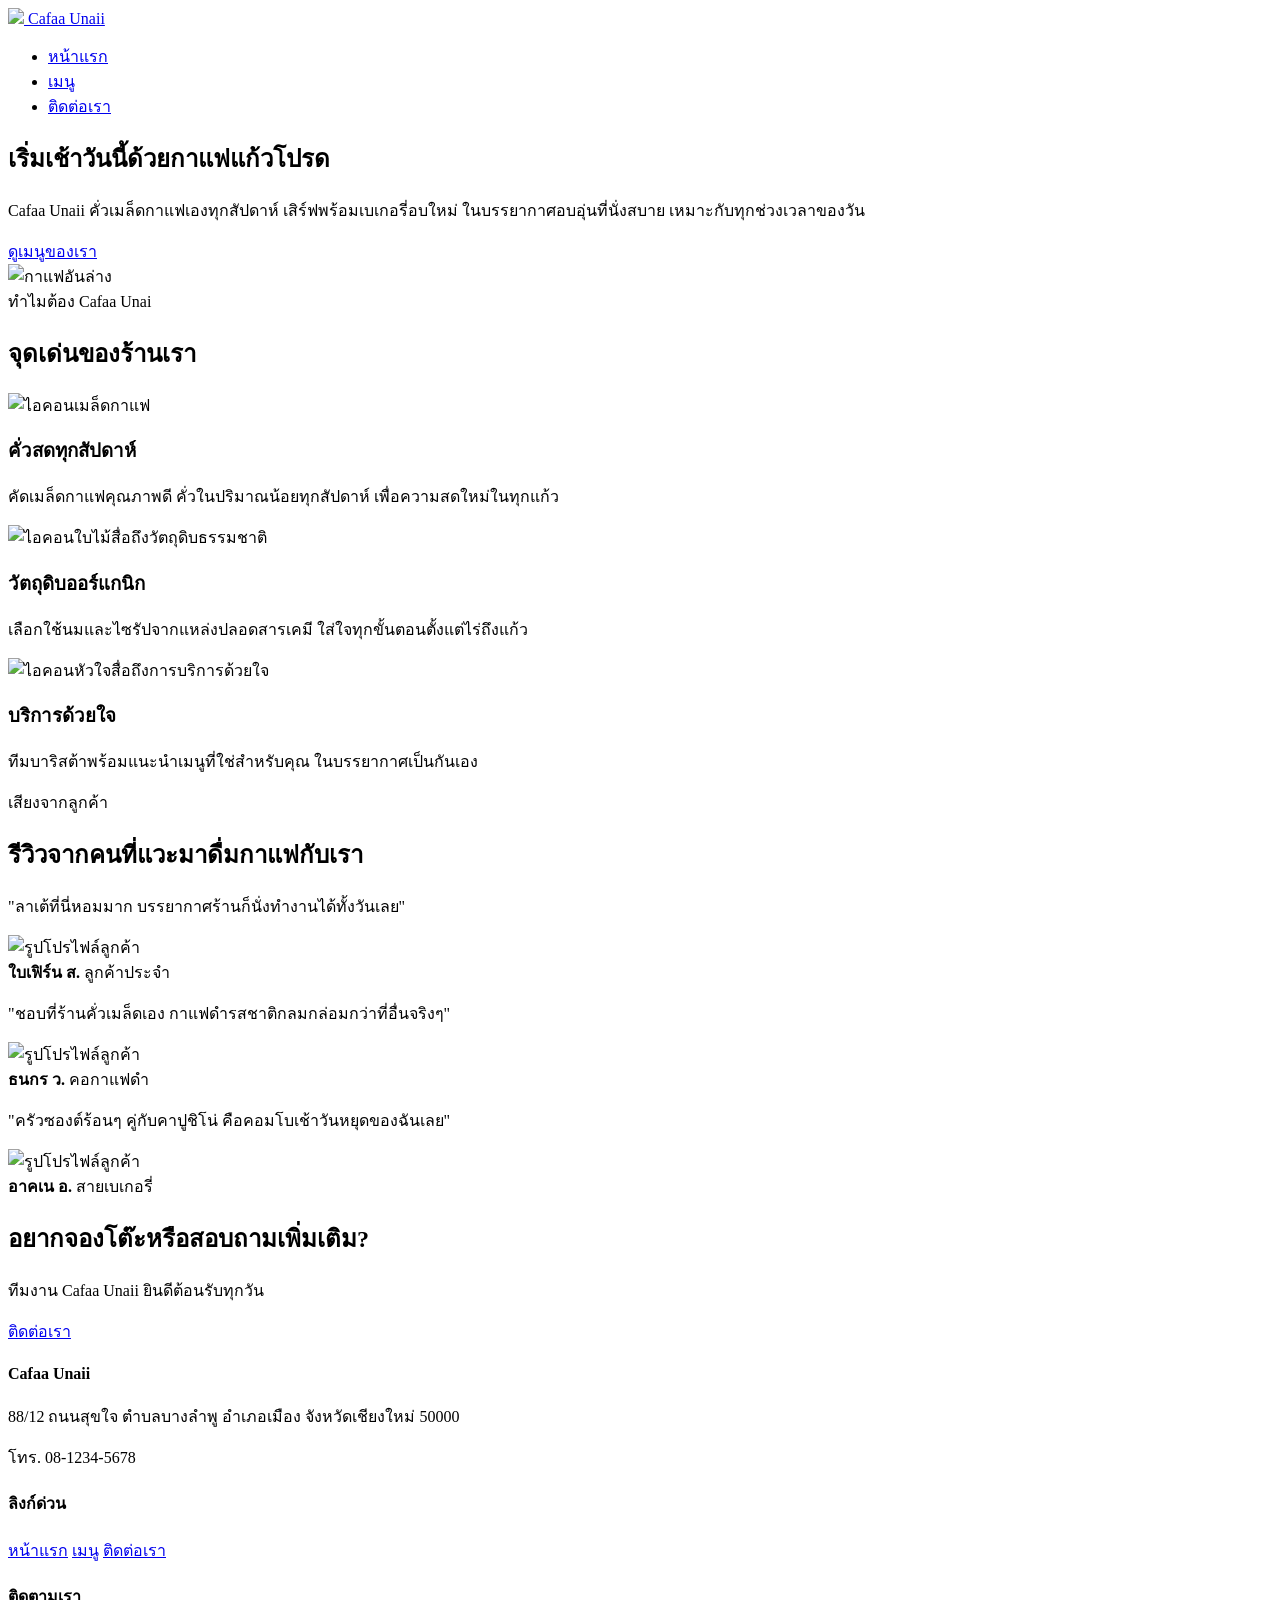
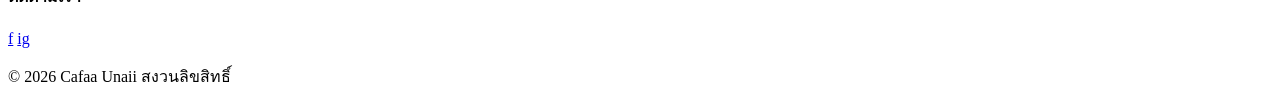
==== index.html @ a7f0018e "Add files via upload" ====
<!DOCTYPE html>
<html lang="th">
<head>
  <meta charset="UTF-8" />
  <meta name="viewport" content="width=device-width, initial-scale=1.0" />
  <!-- meta viewport จำเป็นมากสำหรับ responsive: บอกมือถือให้แสดงผลตามความกว้างจอจริง ไม่ย่อทั้งหน้าลง -->
  <title>Cafaa Unaii| หน้าแรก</title>

  <!-- โหลด Google Fonts 2 ตัว: Fraunces (หัวข้อ) และ Work Sans (เนื้อหา) ตามข้อบังคับข้อ 5 -->
  <link rel="preconnect" href="https://fonts.googleapis.com" />
  <link rel="preconnect" href="https://fonts.gstatic.com" crossorigin />
  <link href="https://fonts.googleapis.com/css2?family=Fraunces:wght@500;600;700&family=Work+Sans:wght@400;500;600;700&display=swap" rel="stylesheet" />

  <!-- เชื่อมไฟล์ CSS ภายนอก (external) ตัวเดียวที่ใช้ร่วมกันทั้ง 3 หน้า -->
  <link rel="stylesheet" href="css/style.css" />
</head>
<body>

  <!-- ============================================================
       1) NAVBAR (แถบเมนูบนสุด) — เหมือนกันทุกหน้า
       ต้องมี: โลโก้/ชื่อร้านชิดซ้าย + ลิงก์ไปทั้ง 3 หน้าชิดขวา จัดด้วย Flexbox
       ============================================================ -->
  <header class="navbar">
    <div class="container">
      <a href="index.html" class="logo">
        <img src="images/logo.svg" />
        Cafaa Unaii
      </a>
      <nav>
        <ul class="nav-links">
          <li><a href="index.html" class="active">หน้าแรก</a></li>
          <li><a href="menu.html">เมนู</a></li>
          <li><a href="contact.html">ติดต่อเรา</a></ไไไไli>
        </ul>
      </nav>
    </div>
  </header>

  <main>

    <!-- ============================================================
         2) HERO SECTION — ส่วนแรกที่ลูกค้าเห็นเมื่อเข้าเว็บ
         มี h1 พาดหัว 1 บรรทัด, ข้อความรอง, ปุ่ม CTA ไปหน้าเมนู, รูปประกอบ
         ============================================================ -->
    <section class="hero">
      <div class="container">
        <div class="hero-text">
          <h1>เริ่มเช้าวันนี้ด้วยกาแฟแก้วโปรด</h1>
          <p>
            Cafaa Unaii คั่วเมล็ดกาแฟเองทุกสัปดาห์ เสิร์ฟพร้อมเบเกอรี่อบใหม่
            ในบรรยากาศอบอุ่นที่นั่งสบาย เหมาะกับทุกช่วงเวลาของวัน
          </p>
          <!-- ปุ่ม Call to Action ลิงก์ไปหน้า menu.html ตามโจทย์ -->
          <a href="menu.html" class="btn btn-primary">ดูเมนูของเรา</a>
        </div>
        <div class="hero-image">
          <img src="images/home/cofaa.jpg" alt="กาแฟอันล่าง" width="500px" height="300" />
        </div>
      </div>
    </section>

    <!-- ============================================================
         3) FEATURES SECTION — จุดเด่นของร้าน 3 การ์ด จัดด้วย CSS Grid
         แต่ละใบมี ไอคอน + หัวข้อ + คำอธิบายสั้น ตามโจทย์
         ============================================================ -->
    <section class="features">
      <div class="container">
        <div class="section-heading">
          <span class="eyebrow">ทำไมต้อง Cafaa Unai</span>
          <h2>จุดเด่นของร้านเรา</h2>
        </div>
        <div class="features-grid">
          <div class="feature-card">
            <img src="images/home/aaac.jpg" alt="ไอคอนเมล็ดกาแฟ" />
            <h3>คั่วสดทุกสัปดาห์</h3>
            <p>คัดเมล็ดกาแฟคุณภาพดี คั่วในปริมาณน้อยทุกสัปดาห์ เพื่อความสดใหม่ในทุกแก้ว</p>
          </div>
          <div class="feature-card">
            <img src="images/home/leaf.jpg" alt="ไอคอนใบไม้สื่อถึงวัตถุดิบธรรมชาติ" />
            <h3>วัตถุดิบออร์แกนิก</h3>
            <p>เลือกใช้นมและไซรัปจากแหล่งปลอดสารเคมี ใส่ใจทุกขั้นตอนตั้งแต่ไร่ถึงแก้ว</p>
          </div>
          <div class="feature-card">
            <img src="images/home/heart.jpg" alt="ไอคอนหัวใจสื่อถึงการบริการด้วยใจ" />
            <h3>บริการด้วยใจ</h3>
            <p>ทีมบาริสต้าพร้อมแนะนำเมนูที่ใช่สำหรับคุณ ในบรรยากาศเป็นกันเอง</p>
          </div>
        </div>
      </div>
    </section>

    <!-- ============================================================
         4) TESTIMONIALS SECTION — รีวิวจากลูกค้า (สมมติ) อย่างน้อย 2 รีวิว
         แต่ละรีวิวมี ข้อความ + ชื่อลูกค้า + รูปโปรไฟล์วงกลม
         ============================================================ -->
    <section class="testimonials">
      <div class="container">
        <div class="section-heading">
          <span class="eyebrow">เสียงจากลูกค้า</span>
          <h2>รีวิวจากคนที่แวะมาดื่มกาแฟกับเรา</h2>
        </div>
        <div class="testimonials-grid">
          <div class="testimonial-card">
            <p class="quote">"ลาเต้ที่นี่หอมมาก บรรยากาศร้านก็นั่งทำงานได้ทั้งวันเลย"</p>
            <div class="testimonial-author">
              <img src="images/comment/female.jpg" alt="รูปโปรไฟล์ลูกค้า" />
              <div>
                <strong>ใบเฟิร์น ส.</strong>
                <span>ลูกค้าประจำ</span>
              </div>
            </div>
          </div>
          <div class="testimonial-card">
            <p class="quote">"ชอบที่ร้านคั่วเมล็ดเอง กาแฟดำรสชาติกลมกล่อมกว่าที่อื่นจริงๆ"</p>
            <div class="testimonial-author">
              <img src="images/comment/fee.jpg" alt="รูปโปรไฟล์ลูกค้า" />
              <div>
                <strong>ธนกร ว.</strong>
                <span>คอกาแฟดำ</span>
              </div>
            </div>
          </div>
          <div class="testimonial-card">
            <p class="quote">"ครัวซองต์ร้อนๆ คู่กับคาปูชิโน่ คือคอมโบเช้าวันหยุดของฉันเลย"</p>
            <div class="testimonial-author">
              <img src="images/comment/images.png" alt="รูปโปรไฟล์ลูกค้า" />
              <div>
                <strong>อาคเน อ.</strong>
                <span>สายเบเกอรี่</span>
              </div>
            </div>
          </div>
        </div>
      </div>
    </section>

    <!-- ============================================================
         5) CTA SECTION — ชวนลูกค้ากดไปหน้าติดต่อเรา
         ใช้พื้นหลังสีเข้ม (--color-espresso) ต่างจาก section อื่นให้เด่น
         ============================================================ -->
    <section class="cta-band">
      <div class="container">
        <h2>อยากจองโต๊ะหรือสอบถามเพิ่มเติม?</h2>
        <p>ทีมงาน Cafaa Unaii ยินดีต้อนรับทุกวัน</p>
        <a href="contact.html" class="btn btn-outline-light">ติดต่อเรา</a>
      </div>
    </section>

  </main>

  <!-- ============================================================
       6) FOOTER — เหมือนกันทุกหน้า
       มี ชื่อร้าน/ที่อยู่/เบอร์โทร, ลิงก์โซเชียลอย่างน้อย 2 อัน, ข้อความลิขสิทธิ์
       ============================================================ -->
  <footer class="footer">
    <div class="container">
      <div class="footer-col">
        <h4>Cafaa Unaii</h4>
        <p>88/12 ถนนสุขใจ ตำบลบางลำพู อำเภอเมือง จังหวัดเชียงใหม่ 50000</p>
        <p>โทร. 08-1234-5678</p>
      </div>
      <div class="footer-col">
        <h4>ลิงก์ด่วน</h4>
        <a href="index.html">หน้าแรก</a>
        <a href="menu.html">เมนู</a>
        <a href="contact.html">ติดต่อเรา</a>
      </div>
      <div class="footer-col">
        <h4>ติดตามเรา</h4>
        <div class="social-links">
          <a href="#" aria-label="Facebook ของร้าน">f</a>
          <a href="#" aria-label="Instagram ของร้าน">ig</a>
        </div>
      </div>
    </div>
    <p class="footer-bottom">© 2026 Cafaa Unaii สงวนลิขสิทธิ์</p>
  </footer>

</body>
</html>
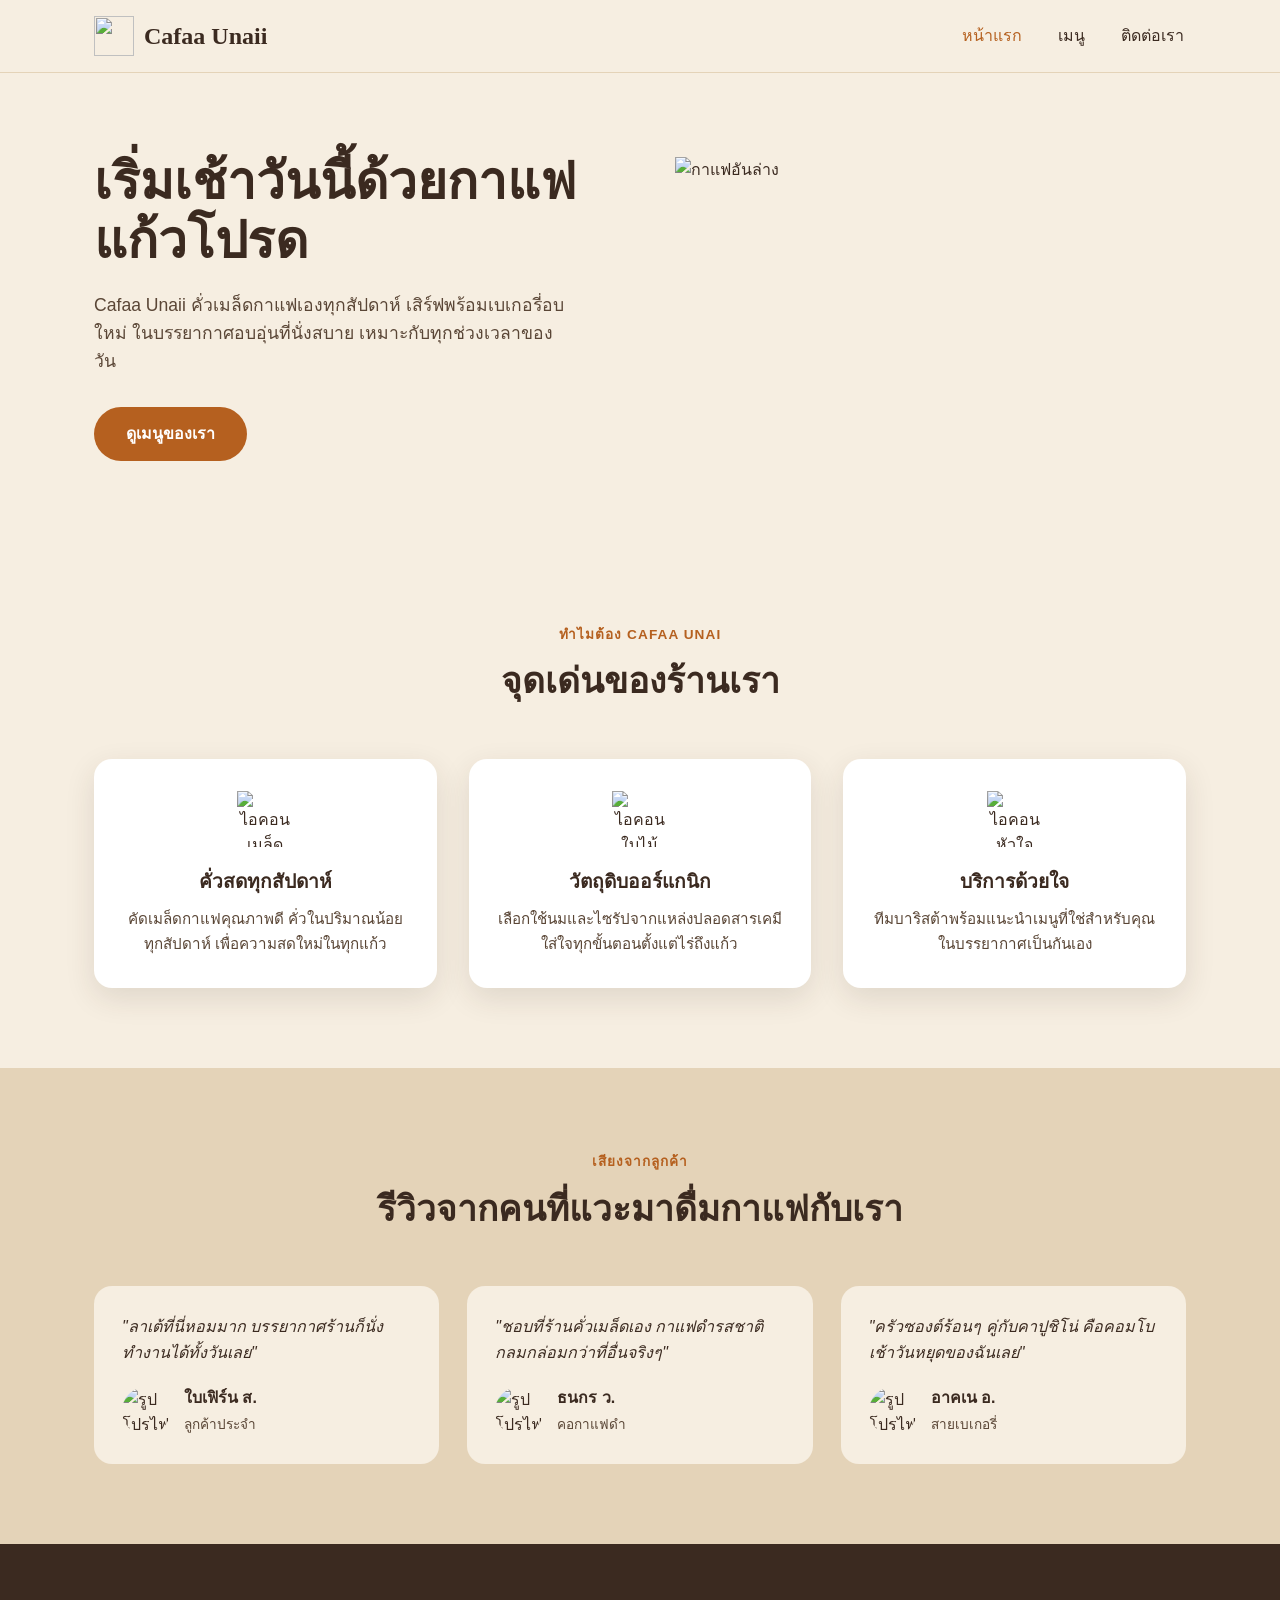
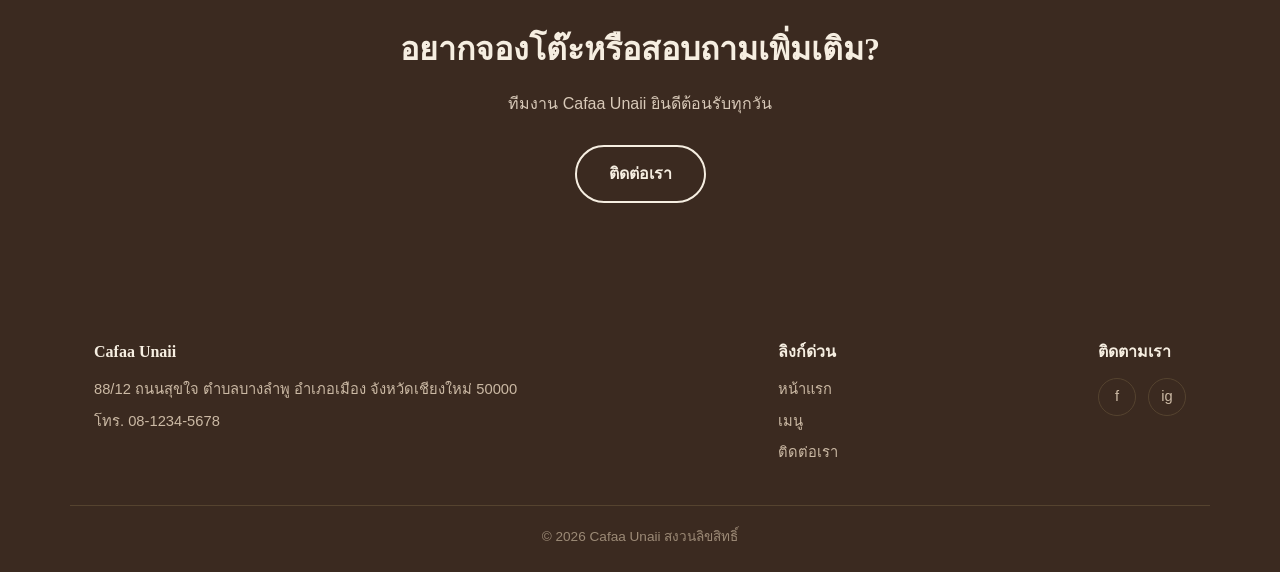
==== commit 89d8761b: "Update index.html" ====
--- a/index.html
+++ b/index.html
@@ -12,7 +12,7 @@
   <link href="https://fonts.googleapis.com/css2?family=Fraunces:wght@500;600;700&family=Work+Sans:wght@400;500;600;700&display=swap" rel="stylesheet" />
 
   <!-- เชื่อมไฟล์ CSS ภายนอก (external) ตัวเดียวที่ใช้ร่วมกันทั้ง 3 หน้า -->
-  <link rel="stylesheet" href="css/style.css" />
+  <link rel="stylesheet" href="style.css" />
 </head>
 <body>
 
--- a/style.css
+++ b/style.css
@@ -0,0 +1,680 @@
+
+
+
+/* ==========================================================================
+   เหตุผลที่ใช้: กำหนดโทนสีหลักไว้ที่เดียวใน :root แล้วเรียกใช้ผ่าน var(--ชื่อ)
+   ทั่วทั้งไฟล์ ถ้าอยากเปลี่ยนธีมสีร้านทั้งเว็บ แก้แค่ตรงนี้ที่เดียวพอ
+   ไม่ต้องไล่เปลี่ยนทีละบรรทัดทั้งไฟล์ ช่วยให้โค้ด "ดูแลง่าย"
+   ========================================================================== */
+:root {
+  --color-espresso: #3B2A20;   
+  --color-clay:     #B5601F;   
+  --color-sage:     #6E7B54;   
+  --color-cream:    #F6EEE1;   
+  --color-latte:    #E4D3B8;   
+  --color-white:    #FFFFFF;
+
+  /* --- ตัวแปรฟอนต์ --- */
+  --font-display: 'Fraunces', serif;      /* ฟอนต์หัวข้อ ตัวเซริฟหนา มีคาแรกเตอร์ ใช้กับ h1/h2/โลโก้ */
+  --font-body: 'Work Sans', sans-serif;   /* ฟอนต์เนื้อหา อ่านง่าย ใช้กับ paragraph/label/ปุ่ม */
+
+  /* --- ระยะและความโค้งมาตรฐาน เก็บไว้เป็นตัวแปรเพื่อความสม่ำเสมอ --- */
+  --radius-card: 18px;
+  --radius-pill: 999px;
+  --shadow-soft: 0 10px 30px rgba(59, 42, 32, 0.12);
+  --transition-fast: 0.25s ease;  /* ใช้กับทุก hover effect เพื่อให้การเปลี่ยนสี/ขยับดู */
+}
+
+
+/* ==========================================================================
+   2) RESET / BASE — ล้างค่าพื้นฐานของเบราว์เซอร์
+   เหตุผล: แต่ละเบราว์เซอร์ตั้งค่า margin/padding เริ่มต้นไม่เหมือนกัน
+   เราจึงล้างค่าก่อน แล้วค่อยกำหนดเองทั้งหมด เพื่อให้หน้าตาตรงกันทุกเครื่อง
+   ========================================================================== */
+* {
+  margin: 0;
+  padding: 0;
+  box-sizing: border-box; /* ทำให้ padding/border ถูกนับรวมอยู่ใน width ที่กำหนด ไม่ทำให้ layout เพี้ยน */
+}
+
+html {
+  scroll-behavior: smooth; /* เวลากดลิงก์ภายในหน้าเดียวกัน (เช่น #) จะเลื่อนแบบนุ่มนวล */
+}
+
+body {
+  font-family: var(--font-body);
+  color: var(--color-espresso);
+  background-color: var(--color-cream);
+  line-height: 1.6; /* ระยะห่างบรรทัด อ่านสบายตา */
+}
+
+img {
+  max-width: 100%;
+  display: block; /* กัน image เว้นช่องว่างด้านล่างแบบ inline element */
+}
+
+a {
+  text-decoration: none;
+  color: inherit;
+}
+
+ul {
+  list-style: none;
+}
+
+.container {
+  /* กล่องกลางหน้าจอ ใช้ครอบเนื้อหาแต่ละ section ไม่ให้กว้างจนอ่านยากบนจอใหญ่ */
+  width: 100%;
+  max-width: 1140px;
+  margin: 0 auto;
+  padding: 0 24px;
+}
+
+section {
+  padding: 80px 0; /* ระยะห่างบน-ล่างมาตรฐานของทุก section ให้หายใจสะดวก ไม่แน่นเกินไป */
+}
+
+
+/* ==========================================================================
+   3) NAVBAR — เมนูบนสุดของทุกหน้า
+   เทคนิคที่ใช้: FLEXBOX (จุดที่ 1) → ใช้จัดโลโก้ให้ชิดซ้าย และเมนูให้ชิดขวา
+   ในบรรทัดเดียวกันโดยไม่ต้อง float หรือคำนวณตำแหน่งเอง
+   ========================================================================== */
+.navbar {
+  position: sticky; /* ทำให้ navbar ลอยค้างอยู่บนสุดตอนเลื่อนหน้าจอ ใช้งานสะดวก */
+  top: 0;
+  background-color: var(--color-cream);
+  border-bottom: 1px solid var(--color-latte);
+}
+
+.navbar .container {
+  display: flex;              /* <-- FLEXBOX จุดที่ 1: จัดแนวนอนระหว่างโลโก้กับเมนู */
+  align-items: center;        /* จัดกึ่งกลางแนวตั้ง ให้โลโก้กับเมนูอยู่ระดับเดียวกัน */
+  justify-content: space-between; /* ดันโลโก้ไปซ้ายสุด และเมนูไปขวาสุดอัตโนมัติ */
+  padding-top: 16px;
+  padding-bottom: 16px;
+}
+
+.logo {
+  display: flex;        /* ใช้ flex ย่อยอีกชั้น เพื่อวางรูปโลโก้กับชื่อร้านให้อยู่บรรทัดเดียวกัน */
+  align-items: center;
+  gap: 10px;
+  font-family: var(--font-display);
+  font-size: 1.5rem;
+  font-weight: 600;
+  color: var(--color-espresso);
+}
+
+.logo img {
+  width: 40px;
+  height: 40px;
+}
+
+.nav-links {
+  display: flex;  /* จัดลิงก์เมนู 3 อันให้เรียงแนวนอน */
+  gap: 32px;
+}
+
+.nav-links a {
+  font-weight: 500;
+  position: relative;
+  padding: 4px 2px;
+  transition: color var(--transition-fast); /* hover เปลี่ยนสีแบบนุ่มนวล */
+}
+
+/* เส้นใต้ลิงก์ที่ค่อยๆ ขยายตอน hover — เป็น hover effect ของเมนูตามข้อบังคับข้อ 7 */
+.nav-links a::after {
+  content: "";
+  position: absolute;
+  left: 0;
+  bottom: -4px;
+  width: 0%;
+  height: 2px;
+  background-color: var(--color-clay);
+  transition: width var(--transition-fast);
+}
+
+.nav-links a:hover {
+  color: var(--color-clay);
+}
+
+.nav-links a:hover::after {
+  width: 100%;
+}
+
+.nav-links a.active {
+  color: var(--color-clay); /* ไฮไลต์เมนูของหน้าปัจจุบัน ให้ผู้ใช้รู้ว่ากำลังอยู่หน้าไหน */
+}
+
+/* ปุ่มแฮมเบอร์เกอร์สำหรับจอมือถือ ปกติซ่อนไว้ จะโชว์ใน media query ด้านล่าง (ส่วน Responsive) */
+.nav-toggle {
+  display: none;
+}
+
+
+/* ==========================================================================
+   4) HERO SECTION — หน้าแรกสุดที่คนเห็นก่อนใคร (เฉพาะ index.html)
+   เทคนิคที่ใช้: Flexbox แบ่งครึ่งซ้าย(ข้อความ)-ขวา(รูป) และ background gradient
+   ========================================================================== */
+.hero .container {
+  display: flex;              /* แบ่งซ้าย-ขวา: ข้อความ vs รูปประกอบ */
+  align-items: center;
+  gap: 48px;
+}
+
+.hero-text {
+  flex: 1; /* ให้ฝั่งข้อความยืดหดตามพื้นที่ที่เหลือ */
+}
+
+.hero-text h1 {
+  font-family: var(--font-display);
+  font-size: clamp(2.2rem, 4vw, 3.4rem); /* ขนาดฟอนต์ปรับตามความกว้างจอโดยอัตโนมัติ */
+  line-height: 1.15;
+  margin-bottom: 20px;
+}
+
+.hero-text p {
+  font-size: 1.1rem;
+  max-width: 480px;
+  margin-bottom: 32px;
+  color: #5a4636;
+}
+
+.hero-image {
+  flex: 1;
+  display: flex;
+  justify-content: center;
+}
+
+/* ปุ่ม Call To Action ที่ใช้ซ้ำได้หลายจุดในเว็บ (ปุ่มไปเมนู, ปุ่มไปหน้าติดต่อ, ปุ่มส่งฟอร์ม) */
+.btn {
+  display: inline-block;
+  padding: 14px 32px;
+  border-radius: var(--radius-pill);
+  font-weight: 600;
+  border: none;
+  cursor: pointer;
+  transition: transform var(--transition-fast), box-shadow var(--transition-fast), background-color var(--transition-fast);
+}
+
+.btn-primary {
+  background-color: var(--color-clay);
+  color: var(--color-white);
+}
+
+.btn-primary:hover {
+  background-color: #9c5119; /* เข้มขึ้นตอน hover */
+  transform: translateY(-3px); /* ปุ่มขยับลอยขึ้นเล็กน้อยตอนชี้เมาส์ = hover effect */
+  box-shadow: var(--shadow-soft);
+}
+
+.btn-outline {
+  background-color: transparent;
+  border: 2px solid var(--color-espresso);
+  color: var(--color-espresso);
+}
+
+.btn-outline:hover {
+  background-color: var(--color-espresso);
+  color: var(--color-white);
+}
+
+/* ปุ่ม outline เวอร์ชันสีอ่อน ใช้เฉพาะบนพื้นหลังเข้ม เช่นแถบ CTA สีเอสเพรสโซ่
+   (แยกคลาสนี้ออกมาแทนการใส่ inline style ตรงแท็ก a เพราะโจทย์ห้าม inline style) */
+.btn-outline-light {
+  background-color: transparent;
+  border: 2px solid var(--color-cream);
+  color: var(--color-cream);
+}
+
+.btn-outline-light:hover {
+  background-color: var(--color-cream);
+  color: var(--color-espresso);
+}
+
+
+/* ==========================================================================
+   5) FEATURES SECTION — จุดเด่นของร้าน (การ์ดอย่างน้อย 3 ใบ)
+   เทคนิคที่ใช้: CSS GRID (จุดที่ 1) → ให้การ์ดเรียงเป็นแถวเท่าๆ กันอัตโนมัติ
+   และย่อ/ขยายจำนวนคอลัมน์เองตามพื้นที่จอ โดยไม่ต้องกำหนดจำนวนคอลัมน์ตายตัว
+   ========================================================================== */
+.section-heading {
+  text-align: center;
+  margin-bottom: 48px;
+}
+
+.section-heading .eyebrow {
+  color: var(--color-clay);
+  font-weight: 600;
+  letter-spacing: 0.08em;
+  text-transform: uppercase;
+  font-size: 0.85rem;
+}
+
+.section-heading h2 {
+  font-family: var(--font-display);
+  font-size: 2.2rem;
+  margin-top: 8px;
+}
+
+.features-grid {
+  display: grid; /* <-- GRID จุดที่ 1 */
+  grid-template-columns: repeat(auto-fit, minmax(240px, 1fr)); /* กี่คอลัมน์ก็ได้ตามที่พอดีจอ ไม่ล้น */
+  gap: 32px;
+}
+
+.feature-card {
+  background-color: var(--color-white);
+  border-radius: var(--radius-card);
+  padding: 32px 28px;
+  text-align: center;
+  box-shadow: var(--shadow-soft);
+  transition: transform var(--transition-fast); /* การ์ดลอยขึ้นตอน hover */
+}
+
+.feature-card:hover {
+  transform: translateY(-8px);
+}
+
+.feature-card img {
+  width: 56px;
+  height: 56px;
+  margin: 0 auto 20px;
+}
+
+.feature-card h3 {
+  font-family: var(--font-display);
+  margin-bottom: 10px;
+  font-size: 1.2rem;
+}
+
+.feature-card p {
+  font-size: 0.95rem;
+  color: #5a4636;
+}
+
+
+/* ==========================================================================
+   6) TESTIMONIALS SECTION — รีวิวจากลูกค้า (อย่างน้อย 2 รีวิว)
+   เทคนิคที่ใช้: Grid จัดวางการ์ดรีวิว + border-radius: 50% ทำรูปโปรไฟล์ให้เป็นวงกลม
+   ========================================================================== */
+.testimonials {
+  background-color: var(--color-latte);
+}
+
+.testimonials-grid {
+  display: grid;
+  grid-template-columns: repeat(auto-fit, minmax(280px, 1fr));
+  gap: 28px;
+}
+
+.testimonial-card {
+  background-color: var(--color-cream);
+  border-radius: var(--radius-card);
+  padding: 28px;
+}
+
+.testimonial-card p.quote {
+  font-style: italic;
+  margin-bottom: 20px;
+}
+
+.testimonial-author {
+  display: flex; /* จัดรูปวงกลม + ชื่อลูกค้าให้อยู่แนวเดียวกัน */
+  align-items: center;
+  gap: 14px;
+}
+
+.testimonial-author img {
+  width: 48px;
+  height: 48px;
+  border-radius: 50%; /* <-- คำสั่งสำคัญตามโจทย์: ทำรูปโปรไฟล์เป็นวงกลม */
+  object-fit: cover;
+}
+
+.testimonial-author strong {
+  display: block;
+}
+
+.testimonial-author span {
+  font-size: 0.85rem;
+  color: #5a4636;
+}
+
+
+/* ==========================================================================
+   7) CTA SECTION (หน้าแรก) — ชวนลูกค้ากดไปหน้าติดต่อเรา
+   ใช้สีพื้นหลังต่างจาก section อื่น (สีเข้มของร้าน) เพื่อให้เด่นตามโจทย์
+   ========================================================================== */
+.cta-band {
+  background-color: var(--color-espresso);
+  color: var(--color-cream);
+  text-align: center;
+}
+
+.cta-band h2 {
+  font-family: var(--font-display);
+  font-size: 2rem;
+  margin-bottom: 16px;
+}
+
+.cta-band p {
+  margin-bottom: 28px;
+  color: #d8c9b8;
+}
+
+
+/* ==========================================================================
+   8) FOOTER — ท้ายเว็บ เหมือนกันทุกหน้า
+   เทคนิคที่ใช้: Flexbox จัด 3 คอลัมน์ย่อย (ชื่อร้าน / เมนูลัด / โซเชียล)
+   ========================================================================== */
+.footer {
+  background-color: var(--color-espresso);
+  color: #cbb9a4;
+  padding: 56px 0 24px;
+}
+
+.footer .container {
+  display: flex; /* <-- FLEXBOX จุดที่ 2: จัดคอลัมน์ footer ให้เรียงแนวนอนบนจอใหญ่ */
+  justify-content: space-between;
+  gap: 32px;
+  flex-wrap: wrap; /* ถ้าจอแคบให้ตกบรรทัดแทนที่จะบีบจนอ่านไม่ออก */
+  padding-bottom: 32px;
+  border-bottom: 1px solid #55432f;
+}
+
+.footer-col h4 {
+  font-family: var(--font-display);
+  color: var(--color-cream);
+  margin-bottom: 14px;
+}
+
+.footer-col p,
+.footer-col a {
+  font-size: 0.92rem;
+  display: block;
+  margin-bottom: 8px;
+  transition: color var(--transition-fast);
+}
+
+.footer-col a:hover {
+  color: var(--color-clay); /* hover effect ของลิงก์ใน footer */
+}
+
+.social-links {
+  display: flex;
+  gap: 12px;
+}
+
+.social-links a {
+  width: 38px;
+  height: 38px;
+  border-radius: 50%;
+  border: 1px solid #55432f;
+  display: flex;
+  align-items: center;
+  justify-content: center;
+  transition: background-color var(--transition-fast), transform var(--transition-fast);
+}
+
+.social-links a:hover {
+  background-color: var(--color-clay);
+  transform: translateY(-3px);
+  border-color: var(--color-clay);
+}
+
+.footer-bottom {
+  text-align: center;
+  padding-top: 20px;
+  font-size: 0.85rem;
+  color: #9c8a76;
+}
+
+
+/* ==========================================================================
+   9) PAGE HEADER — ส่วนหัวของหน้า menu.html และ contact.html
+   (ไม่ใช่หน้าแรกเพราะหน้าแรกมี Hero ของตัวเองอยู่แล้ว)
+   ========================================================================== */
+.page-header {
+  background-color: var(--color-latte);
+  text-align: center;
+  padding: 64px 0;
+}
+
+.page-header h1 {
+  font-family: var(--font-display);
+  font-size: 2.6rem;
+  margin-bottom: 12px;
+}
+
+
+/* ==========================================================================
+   10) PRODUCT GRID — หน้า menu.html (การ์ดสินค้าอย่างน้อย 6 ใบ, อย่างน้อย 3 คอลัมน์)
+   เทคนิคที่ใช้: CSS GRID (จุดที่ 2) กำหนดตายตัว 3 คอลัมน์บนจอใหญ่
+   ========================================================================== */
+.product-grid {
+  display: grid; /* <-- GRID จุดที่ 2 */
+  grid-template-columns: repeat(3, 1fr); /* บังคับ 3 คอลัมน์ตามโจทย์ */
+  gap: 32px;
+}
+
+.product-card {
+  background-color: var(--color-white);
+  border-radius: var(--radius-card);
+  overflow: hidden;
+  box-shadow: var(--shadow-soft);
+  transition: transform var(--transition-fast), box-shadow var(--transition-fast); /* hover effect ตามโจทย์ */
+}
+
+.product-card:hover {
+  transform: translateY(-6px);
+  box-shadow: 0 16px 34px rgba(59, 42, 32, 0.2);
+}
+
+.product-card img {
+  width: 100%;
+  height: 180px;
+  object-fit: cover;
+}
+
+.product-info {
+  padding: 20px;
+}
+
+.product-info h3 {
+  font-family: var(--font-display);
+  margin-bottom: 6px;
+}
+
+.product-info p {
+  font-size: 0.9rem;
+  color: #5a4636;
+  margin-bottom: 14px;
+}
+
+.product-price {
+  display: flex; /* จัดราคาให้ชิดขวาในบรรทัดเดียวกับป้าย "ราคา" */
+  justify-content: space-between;
+  align-items: center;
+  font-weight: 700;
+  color: var(--color-clay);
+  font-size: 1.1rem;
+}
+
+
+/* ==========================================================================
+   11) PROMOTION BANNER — แถบโปรโมชั่นในหน้า menu.html
+   ใช้สีพื้นหลังเด่น (สีเซจ) ต่างจากพื้นหลังเว็บปกติ
+   ========================================================================== */
+.promo-banner {
+  background-color: var(--color-sage);
+  color: var(--color-white);
+  text-align: center;
+  padding: 28px 0;
+}
+
+.promo-banner p {
+  font-family: var(--font-display);
+  font-size: 1.3rem;
+}
+
+
+/* ==========================================================================
+   12) CONTACT PAGE — หน้า contact.html
+   ========================================================================== */
+.contact-layout {
+  display: flex; /* วางฝั่งข้อมูลติดต่อกับฝั่งฟอร์มให้อยู่คนละครึ่งของจอ */
+  gap: 48px;
+  align-items: flex-start;
+}
+
+.contact-info,
+.contact-form-wrap {
+  flex: 1;
+}
+
+/* หัวข้อย่อยของบล็อกในหน้า contact.html เช่น "ข้อมูลติดต่อ" และ "ส่งข้อความถึงเรา"
+   (แยกเป็นคลาสนี้แทนการใส่ inline style เพราะโจทย์ห้าม inline style) */
+.block-title {
+  font-family: var(--font-display);
+  margin-bottom: 20px;
+}
+
+.contact-info ul {
+  margin-top: 20px;
+}
+
+.contact-info li {
+  display: flex; /* จัดไอคอน + ข้อความให้อยู่แนวเดียวกันในแต่ละบรรทัดข้อมูล */
+  gap: 14px;
+  margin-bottom: 20px;
+  align-items: flex-start;
+}
+
+.contact-info li .icon-dot {
+  width: 34px;
+  height: 34px;
+  flex-shrink: 0;
+  border-radius: 50%;
+  background-color: var(--color-clay);
+  color: var(--color-white);
+  display: flex;
+  align-items: center;
+  justify-content: center;
+  font-weight: 700;
+}
+
+/* --- ฟอร์มติดต่อ: ทำแค่หน้าตา ไม่เชื่อมต่อฐานข้อมูลจริงตามโจทย์ --- */
+.contact-form-wrap {
+  background-color: var(--color-white);
+  border-radius: var(--radius-card);
+  padding: 32px;
+  box-shadow: var(--shadow-soft);
+}
+
+.form-group {
+  margin-bottom: 20px;
+}
+
+.form-group label {
+  display: block;
+  margin-bottom: 8px;
+  font-weight: 600;
+  font-size: 0.92rem;
+}
+
+.form-group input,
+.form-group textarea {
+  width: 100%;
+  padding: 12px 14px;
+  border: 1px solid var(--color-latte);
+  border-radius: 10px;
+  font-family: var(--font-body);
+  font-size: 0.95rem;
+  background-color: var(--color-cream);
+  transition: border-color var(--transition-fast), box-shadow var(--transition-fast);
+}
+
+.form-group textarea {
+  resize: vertical;
+  min-height: 120px;
+}
+
+/* focus = ผู้ใช้กำลังพิมพ์อยู่ในช่องนั้น ให้ขอบเปลี่ยนสีเพื่อบอกสถานะชัดเจน */
+.form-group input:focus,
+.form-group textarea:focus {
+  outline: none;
+  border-color: var(--color-clay);
+  box-shadow: 0 0 0 3px rgba(181, 96, 31, 0.15);
+}
+
+.map-section iframe {
+  width: 100%;
+  height: 340px;
+  border: 0;
+  border-radius: var(--radius-card);
+}
+
+
+/* ==========================================================================
+   13) RESPONSIVE / MEDIA QUERY — Bonus +10
+   เหตุผล: ทำให้เว็บใช้งานได้ดีบนจอมือถือ (ไม่ใช่แค่ย่อของจอใหญ่)
+   จุดที่ปรับ: navbar พับเป็นเมนูแนวตั้ง, hero/contact กลับมาเรียงเป็นแนวตั้ง,
+   product grid ลดคอลัมน์ลงตามความกว้างจอ
+   ========================================================================== */
+@media (max-width: 900px) {
+  .product-grid {
+    grid-template-columns: repeat(2, 1fr); /* จอแท็บเล็ต: ลดจาก 3 เหลือ 2 คอลัมน์ */
+  }
+
+  .contact-layout {
+    flex-direction: column; /* จอแคบ: ข้อมูลติดต่อกับฟอร์มเรียงต่อกันแนวตั้งแทนซ้าย-ขวา */
+  }
+}
+
+@media (max-width: 640px) {
+  .navbar .container {
+    flex-wrap: wrap;
+  }
+
+  /* หมายเหตุ: โจทย์ห้ามใช้ JavaScript จึงไม่ทำปุ่มแฮมเบอร์เกอร์แบบเปิด-ปิดเมนู
+     แต่ให้เมนูตกลงมาอยู่แถวใหม่ใต้โลโก้แทน ด้วย flex-wrap ผู้ใช้ยังกดลิงก์ได้ครบทุกอันบนมือถือ */
+  .nav-links {
+    width: 100%;
+    justify-content: center;
+    flex-wrap: wrap;
+    gap: 20px;
+    padding-top: 12px;
+  }
+
+  .hero .container {
+    flex-direction: column; /* จอมือถือ: ข้อความกับรูปเรียงบนล่างแทนซ้ายขวา */
+    text-align: center;
+  }
+
+  .hero-text p {
+    margin-left: auto;
+    margin-right: auto;
+  }
+
+  .product-grid {
+    grid-template-columns: 1fr; /* จอมือถือ: การ์ดสินค้าเรียงคอลัมน์เดียว อ่านง่ายไม่บีบ */
+  }
+
+  .footer .container {
+    flex-direction: column;
+    text-align: center;
+  }
+
+  .footer .social-links {
+    justify-content: center;
+  }
+
+  .contact-info li {
+    text-align: left;
+  }
+
+  section {
+    padding: 56px 0; /* ลดระยะห่างบน-ล่างของ section บนจอเล็ก ไม่ให้ต้องเลื่อนยาวเกินไป */
+  }
+}
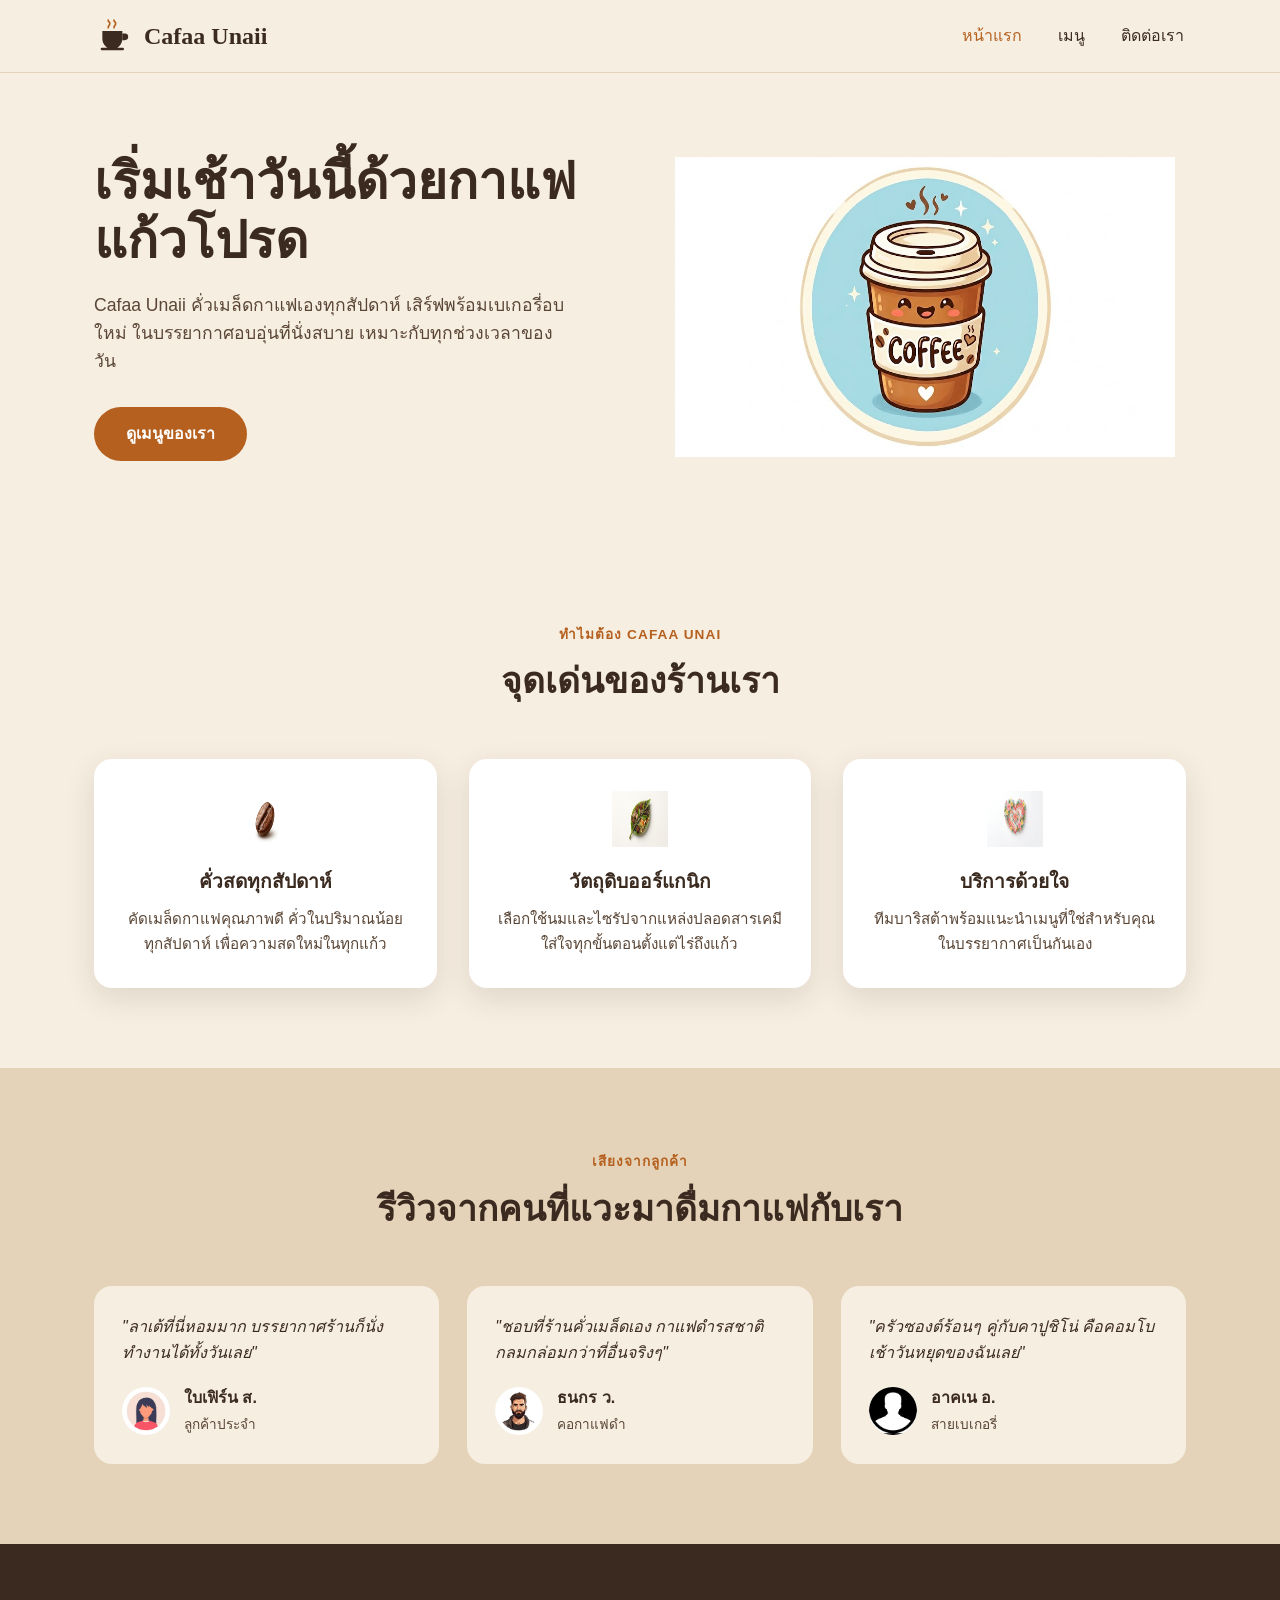
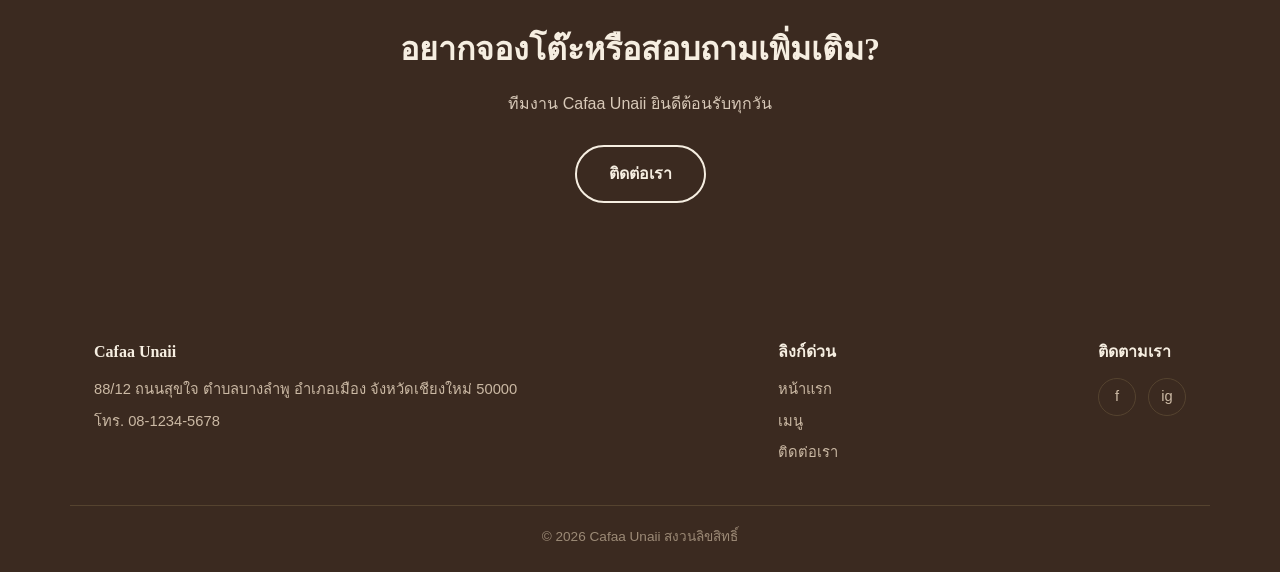
==== commit 06f440e5: "Update index.html" ====
--- a/index.html
+++ b/index.html
@@ -23,7 +23,7 @@
   <header class="navbar">
     <div class="container">
       <a href="index.html" class="logo">
-        <img src="images/logo.svg" />
+        <img src="logo.svg" />
         Cafaa Unaii
       </a>
       <nav>
@@ -54,7 +54,7 @@
           <a href="menu.html" class="btn btn-primary">ดูเมนูของเรา</a>
         </div>
         <div class="hero-image">
-          <img src="images/home/cofaa.jpg" alt="กาแฟอันล่าง" width="500px" height="300" />
+          <img src="cofaa.jpg" alt="กาแฟอันล่าง" width="500px" height="300" />
         </div>
       </div>
     </section>
@@ -71,17 +71,17 @@
         </div>
         <div class="features-grid">
           <div class="feature-card">
-            <img src="images/home/aaac.jpg" alt="ไอคอนเมล็ดกาแฟ" />
+            <img src="aaac.jpg" alt="ไอคอนเมล็ดกาแฟ" />
             <h3>คั่วสดทุกสัปดาห์</h3>
             <p>คัดเมล็ดกาแฟคุณภาพดี คั่วในปริมาณน้อยทุกสัปดาห์ เพื่อความสดใหม่ในทุกแก้ว</p>
           </div>
           <div class="feature-card">
-            <img src="images/home/leaf.jpg" alt="ไอคอนใบไม้สื่อถึงวัตถุดิบธรรมชาติ" />
+            <img src="leaf.jpg" alt="ไอคอนใบไม้สื่อถึงวัตถุดิบธรรมชาติ" />
             <h3>วัตถุดิบออร์แกนิก</h3>
             <p>เลือกใช้นมและไซรัปจากแหล่งปลอดสารเคมี ใส่ใจทุกขั้นตอนตั้งแต่ไร่ถึงแก้ว</p>
           </div>
           <div class="feature-card">
-            <img src="images/home/heart.jpg" alt="ไอคอนหัวใจสื่อถึงการบริการด้วยใจ" />
+            <img src="heart.jpg" alt="ไอคอนหัวใจสื่อถึงการบริการด้วยใจ" />
             <h3>บริการด้วยใจ</h3>
             <p>ทีมบาริสต้าพร้อมแนะนำเมนูที่ใช่สำหรับคุณ ในบรรยากาศเป็นกันเอง</p>
           </div>
@@ -103,7 +103,7 @@
           <div class="testimonial-card">
             <p class="quote">"ลาเต้ที่นี่หอมมาก บรรยากาศร้านก็นั่งทำงานได้ทั้งวันเลย"</p>
             <div class="testimonial-author">
-              <img src="images/comment/female.jpg" alt="รูปโปรไฟล์ลูกค้า" />
+              <img src="female.jpg" alt="รูปโปรไฟล์ลูกค้า" />
               <div>
                 <strong>ใบเฟิร์น ส.</strong>
                 <span>ลูกค้าประจำ</span>
@@ -113,7 +113,7 @@
           <div class="testimonial-card">
             <p class="quote">"ชอบที่ร้านคั่วเมล็ดเอง กาแฟดำรสชาติกลมกล่อมกว่าที่อื่นจริงๆ"</p>
             <div class="testimonial-author">
-              <img src="images/comment/fee.jpg" alt="รูปโปรไฟล์ลูกค้า" />
+              <img src="fee.jpg" alt="รูปโปรไฟล์ลูกค้า" />
               <div>
                 <strong>ธนกร ว.</strong>
                 <span>คอกาแฟดำ</span>
@@ -123,7 +123,7 @@
           <div class="testimonial-card">
             <p class="quote">"ครัวซองต์ร้อนๆ คู่กับคาปูชิโน่ คือคอมโบเช้าวันหยุดของฉันเลย"</p>
             <div class="testimonial-author">
-              <img src="images/comment/images.png" alt="รูปโปรไฟล์ลูกค้า" />
+              <img src="images.png" alt="รูปโปรไฟล์ลูกค้า" />
               <div>
                 <strong>อาคเน อ.</strong>
                 <span>สายเบเกอรี่</span>
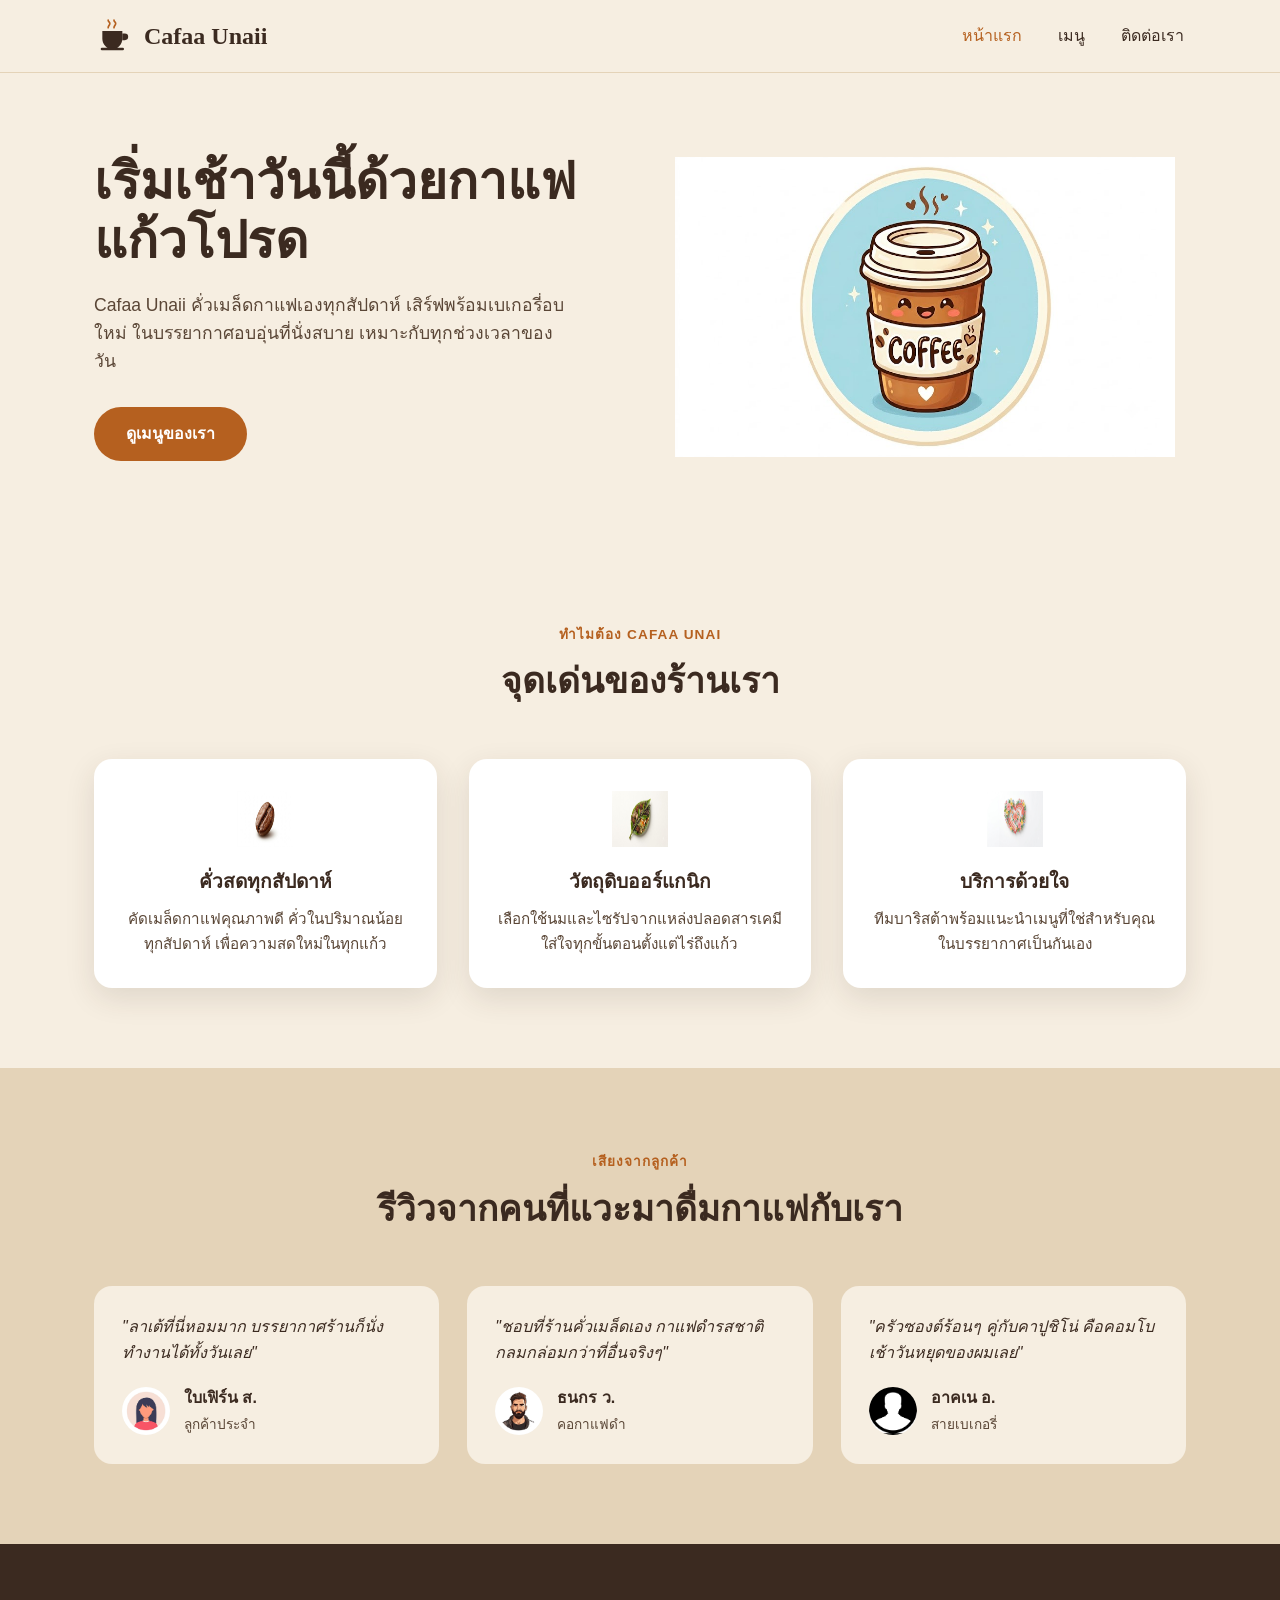
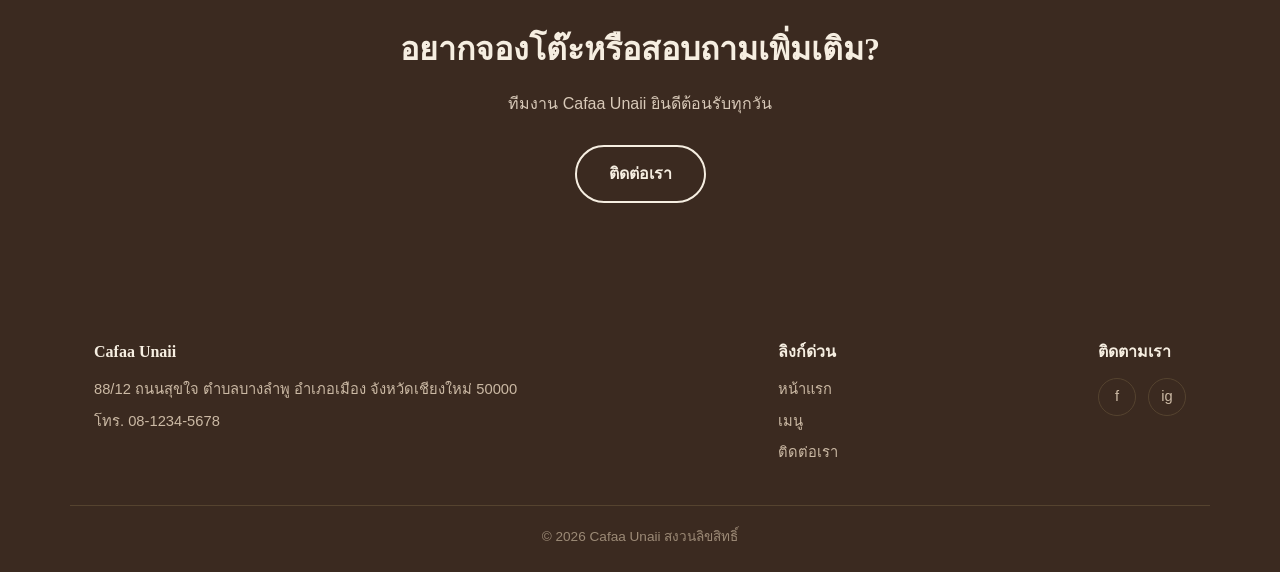
==== commit 8fa01241: "Update index.html" ====
--- a/index.html
+++ b/index.html
@@ -121,7 +121,7 @@
             </div>
           </div>
           <div class="testimonial-card">
-            <p class="quote">"ครัวซองต์ร้อนๆ คู่กับคาปูชิโน่ คือคอมโบเช้าวันหยุดของฉันเลย"</p>
+            <p class="quote">"ครัวซองต์ร้อนๆ คู่กับคาปูชิโน่ คือคอมโบเช้าวันหยุดของผมเลย"</p>
             <div class="testimonial-author">
               <img src="images.png" alt="รูปโปรไฟล์ลูกค้า" />
               <div>
